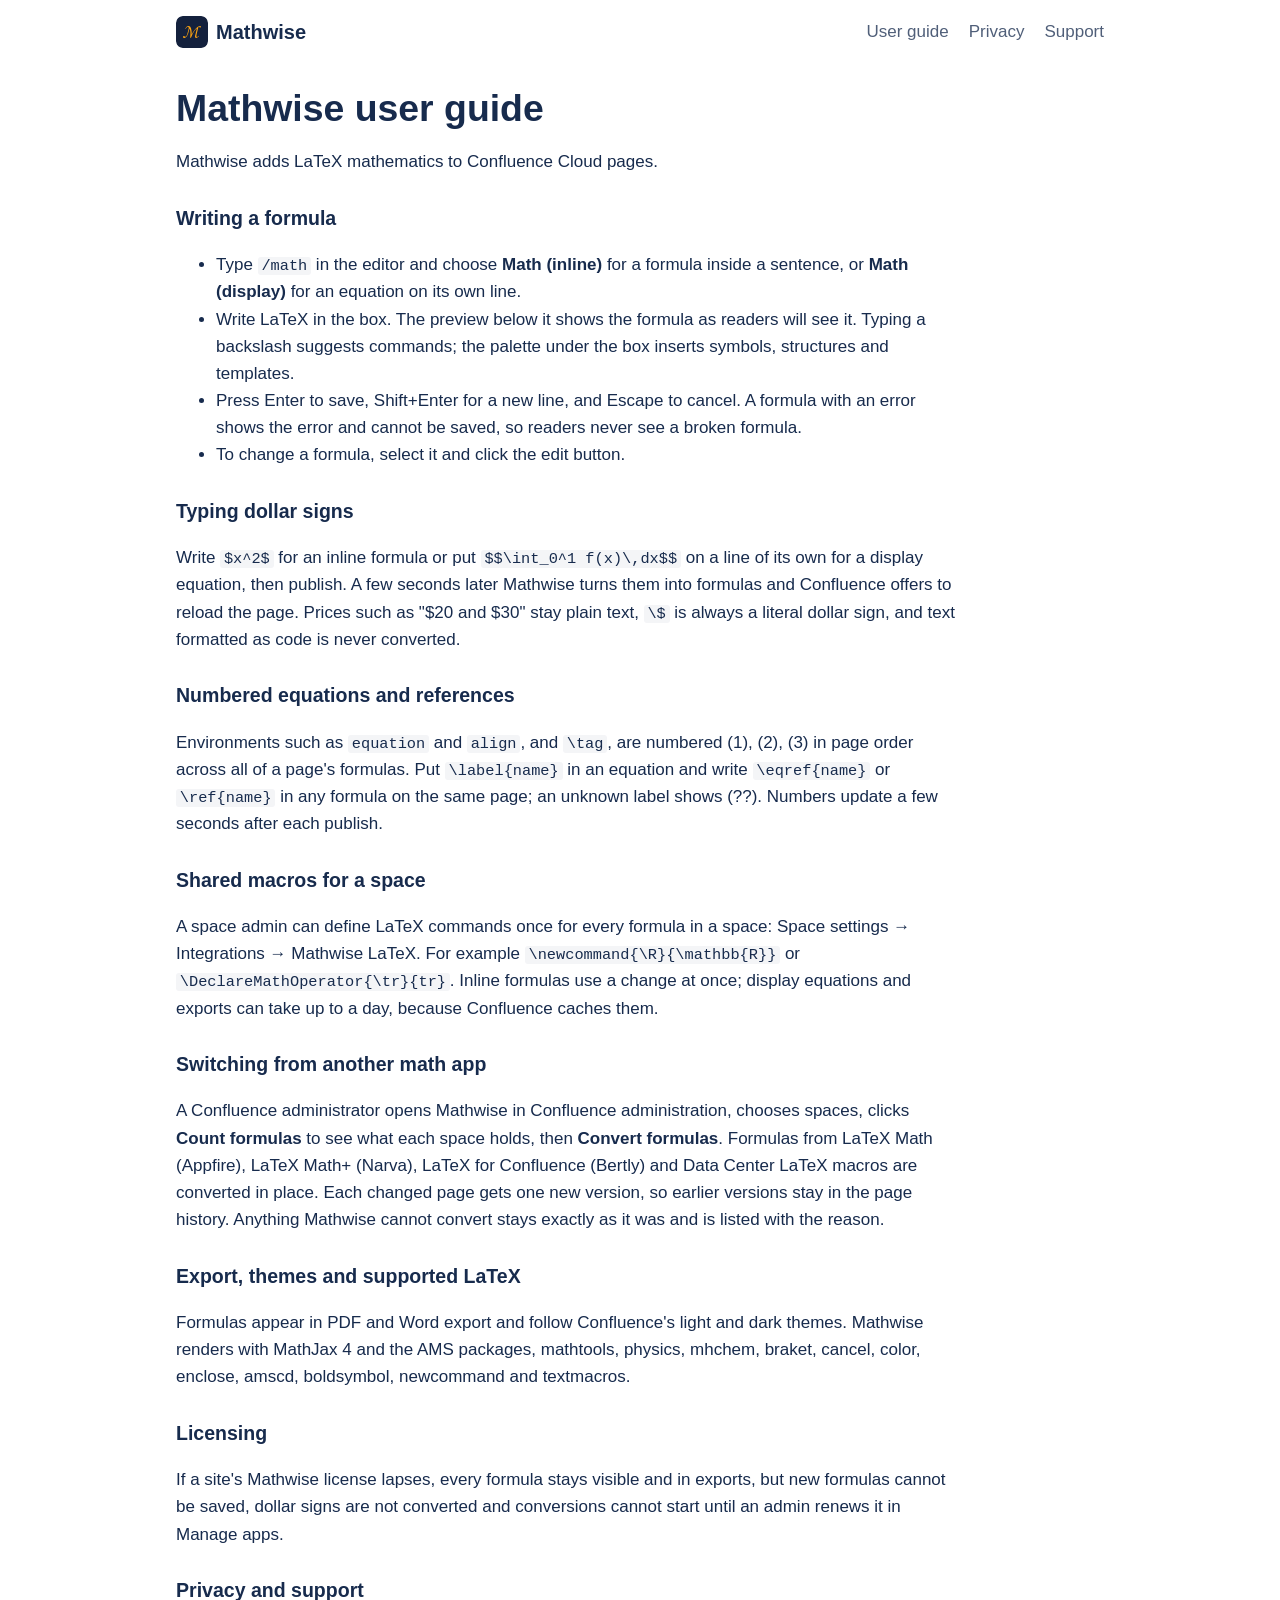
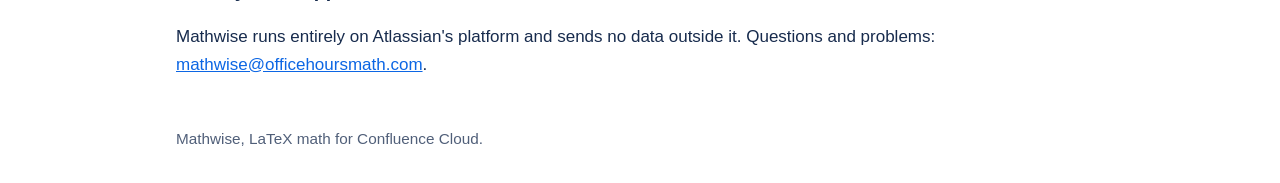
==== guide.html @ be7f4a0d "Mathwise support site (built output)" ====
<!doctype html>
<html lang="en">
<head>
<meta charset="utf-8">
<meta name="viewport" content="width=device-width, initial-scale=1">
<title>Mathwise user guide</title>
<link rel="icon" href="logo.svg">
<link rel="stylesheet" href="style.css">
</head>
<body>
<header><a class="brand" href="./"><img src="logo.svg" alt="" width="32" height="32">Mathwise</a>
<nav><a href="guide.html">User guide</a><a href="privacy.html">Privacy</a><a href="./#support">Support</a></nav></header>
<main>
<article><h1>Mathwise user guide</h1>
<p>Mathwise adds LaTeX mathematics to Confluence Cloud pages.</p>
<p><strong>Writing a formula</strong></p>
<ul>
<li>Type <code>/math</code> in the editor and choose <strong>Math (inline)</strong> for a formula inside a sentence, or <strong>Math
(display)</strong> for an equation on its own line.</li>
<li>Write LaTeX in the box. The preview below it shows the formula as readers will see it. Typing a
backslash suggests commands; the palette under the box inserts symbols, structures and templates.</li>
<li>Press Enter to save, Shift+Enter for a new line, and Escape to cancel. A formula with an error shows
the error and cannot be saved, so readers never see a broken formula.</li>
<li>To change a formula, select it and click the edit button.</li>
</ul>
<p><strong>Typing dollar signs</strong></p>
<p>Write <code>$x^2$</code> for an inline formula or put <code>$$\int_0^1 f(x)\,dx$$</code> on a line of its own for a display
equation, then publish. A few seconds later Mathwise turns them into formulas and Confluence offers to
reload the page. Prices such as &quot;$20 and $30&quot; stay plain text, <code>\$</code> is always a literal dollar sign,
and text formatted as code is never converted.</p>
<p><strong>Numbered equations and references</strong></p>
<p>Environments such as <code>equation</code> and <code>align</code>, and <code>\tag</code>, are numbered (1), (2), (3) in page order
across all of a page&#39;s formulas. Put <code>\label{name}</code> in an equation and write <code>\eqref{name}</code> or
<code>\ref{name}</code> in any formula on the same page; an unknown label shows (??). Numbers update a few seconds
after each publish.</p>
<p><strong>Shared macros for a space</strong></p>
<p>A space admin can define LaTeX commands once for every formula in a space: Space settings →
Integrations → Mathwise LaTeX. For example <code>\newcommand{\R}{\mathbb{R}}</code> or
<code>\DeclareMathOperator{\tr}{tr}</code>. Inline formulas use a change at once; display equations and exports
can take up to a day, because Confluence caches them.</p>
<p><strong>Switching from another math app</strong></p>
<p>A Confluence administrator opens Mathwise in Confluence administration, chooses spaces, clicks
<strong>Count formulas</strong> to see what each space holds, then <strong>Convert formulas</strong>. Formulas from LaTeX Math
(Appfire), LaTeX Math+ (Narva), LaTeX for Confluence (Bertly) and Data Center LaTeX macros are
converted in place. Each changed page gets one new version, so earlier versions stay in the page
history. Anything Mathwise cannot convert stays exactly as it was and is listed with the reason.</p>
<p><strong>Export, themes and supported LaTeX</strong></p>
<p>Formulas appear in PDF and Word export and follow Confluence&#39;s light and dark themes. Mathwise renders
with MathJax 4 and the AMS packages, mathtools, physics, mhchem, braket, cancel, color, enclose,
amscd, boldsymbol, newcommand and textmacros.</p>
<p><strong>Licensing</strong></p>
<p>If a site&#39;s Mathwise license lapses, every formula stays visible and in exports, but new formulas
cannot be saved, dollar signs are not converted and conversions cannot start until an admin renews it
in Manage apps.</p>
<p><strong>Privacy and support</strong></p>
<p>Mathwise runs entirely on Atlassian&#39;s platform and sends no data outside it. Questions and problems:
<a href="mailto:mathwise@officehoursmath.com">mathwise@officehoursmath.com</a>.</p>
</article>
</main>
<footer>Mathwise, LaTeX math for Confluence Cloud.</footer>
</body>
</html>
---- style.css ----
:root {
  --text: #172b4d; --muted: #505f79; --bg: #ffffff; --panel: #f4f5f7;
  --accent: #fca311; --navy: #14213d; --link: #0c66e4;
}
@media (prefers-color-scheme: dark) {
  :root { --text: #dee4ea; --muted: #9fadbc; --bg: #1d2125; --panel: #22272b; --link: #579dff; }
}
* { box-sizing: border-box; }
body {
  margin: 0; background: var(--bg); color: var(--text);
  font: 17px/1.6 -apple-system, BlinkMacSystemFont, "Segoe UI", Roboto, sans-serif;
}
a { color: var(--link); }
code { font: 0.9em ui-monospace, Menlo, monospace; background: var(--panel); padding: 0 0.25em; border-radius: 3px; }
header, main, footer { max-width: 960px; margin: 0 auto; padding: 0 16px; }
header { display: flex; flex-wrap: wrap; gap: 8px 24px; align-items: center; justify-content: space-between; padding-top: 16px; padding-bottom: 16px; }
.brand { display: flex; gap: 8px; align-items: center; font-weight: 700; font-size: 20px; color: var(--text); text-decoration: none; }
.brand img { border-radius: 6px; }
nav { display: flex; gap: 20px; }
nav a { color: var(--muted); text-decoration: none; }
nav a:hover { color: var(--text); }
h1 { font-size: 2.2em; line-height: 1.2; margin: 0.6em 0 0.4em; }
h2 { font-size: 1.4em; margin: 0.4em 0; }
.hero { padding: 24px 0 8px; }
.hero p { font-size: 1.1em; color: var(--muted); max-width: 46em; }
.hero .cta { font-weight: 600; color: var(--text); border-left: 4px solid var(--accent); padding-left: 12px; }
.feature { display: grid; gap: 16px; margin: 48px 0; }
.feature img { width: 100%; height: auto; border-radius: 8px; border: 1px solid var(--panel); }
#support { margin: 48px 0; padding: 16px 20px; background: var(--panel); border-radius: 8px; }
article { max-width: 46em; }
article strong:only-child { display: block; font-size: 1.15em; margin-top: 1.4em; }
footer { color: var(--muted); font-size: 0.9em; padding-top: 32px; padding-bottom: 32px; }
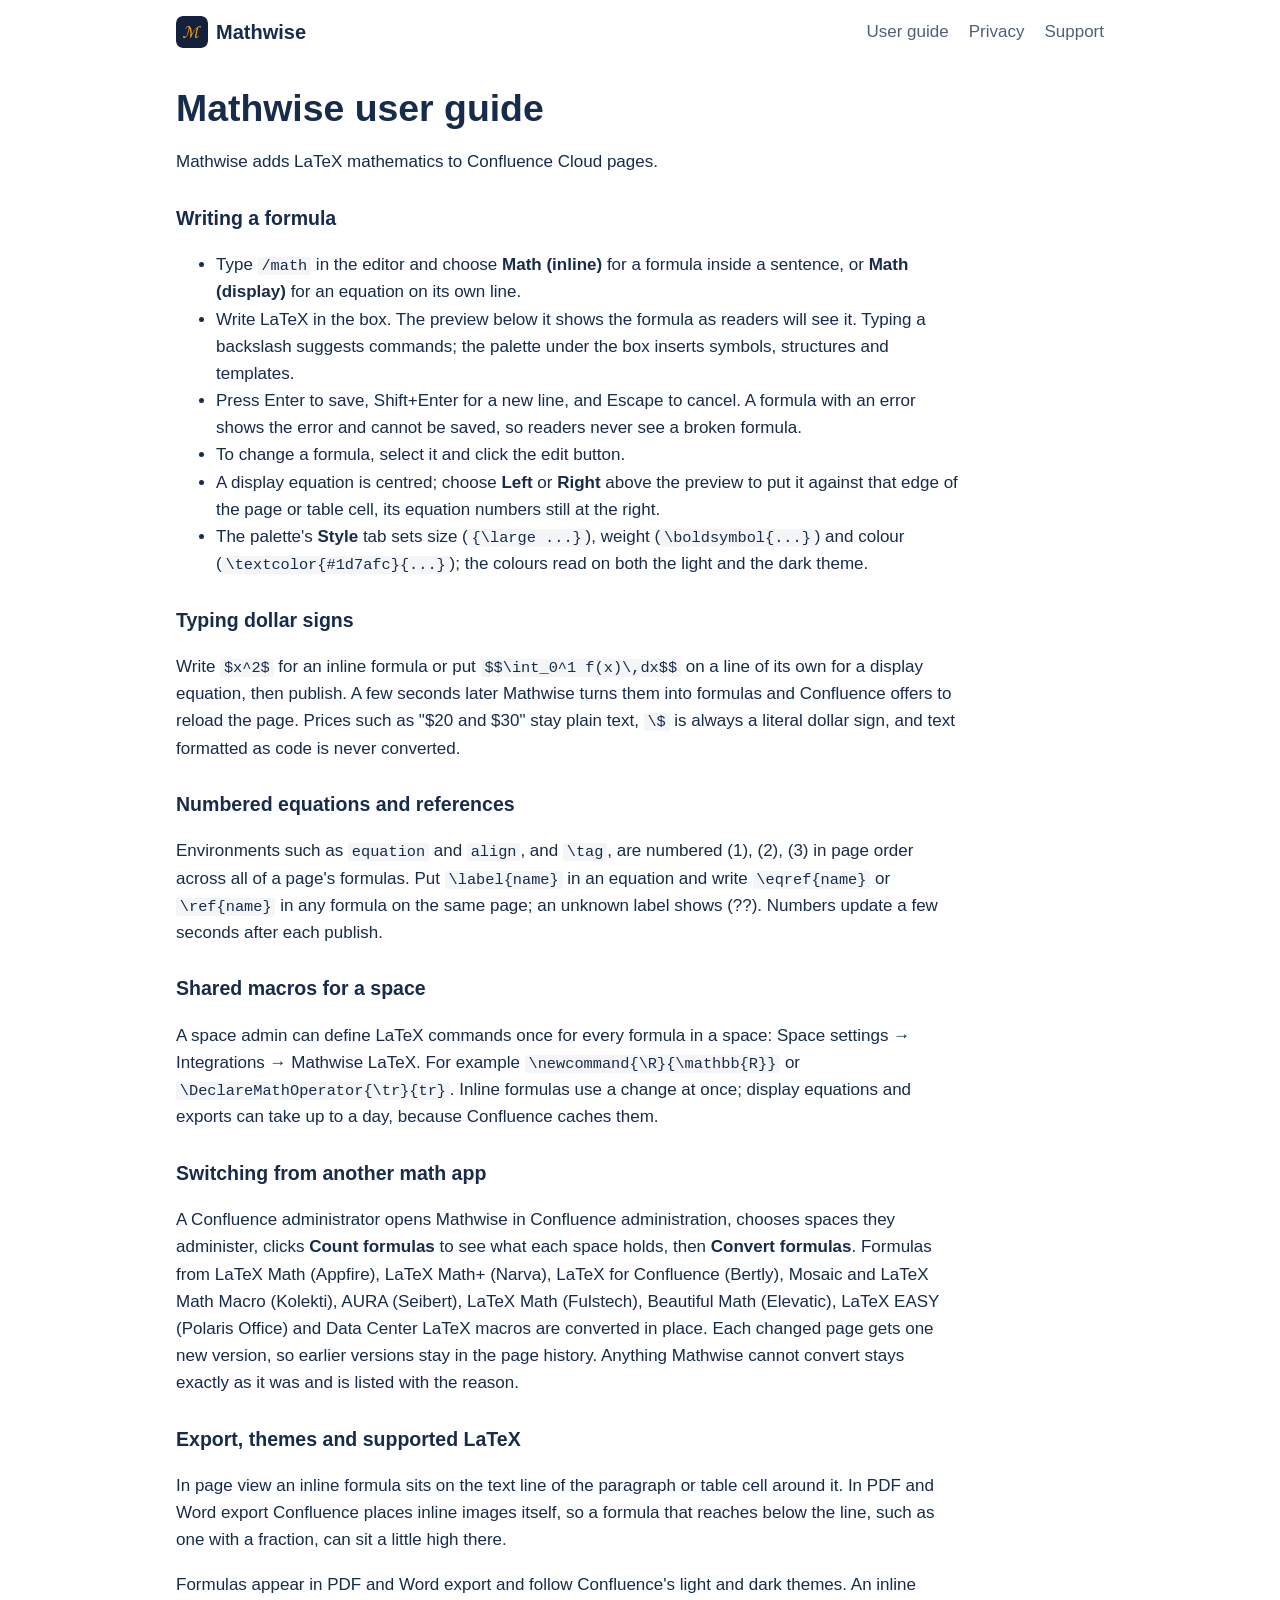
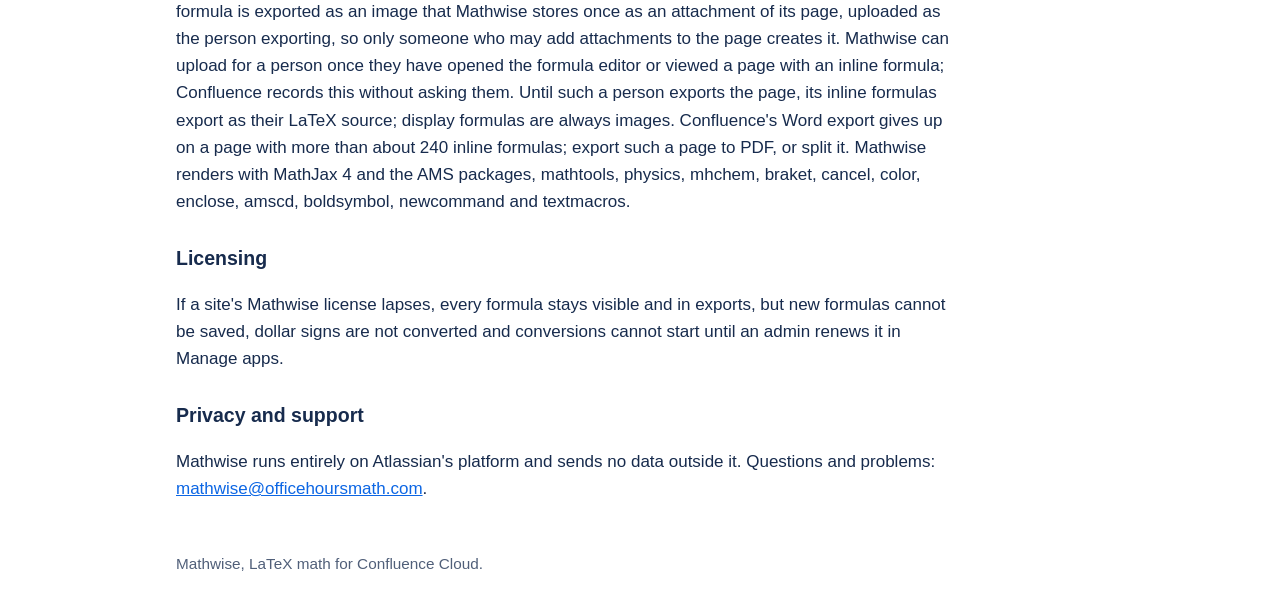
==== commit 029770e5: "Mathwise support site (built output)" ====
--- a/guide.html
+++ b/guide.html
@@ -22,6 +22,10 @@
 <li>Press Enter to save, Shift+Enter for a new line, and Escape to cancel. A formula with an error shows
 the error and cannot be saved, so readers never see a broken formula.</li>
 <li>To change a formula, select it and click the edit button.</li>
+<li>A display equation is centred; choose <strong>Left</strong> or <strong>Right</strong> above the preview to put it against
+that edge of the page or table cell, its equation numbers still at the right.</li>
+<li>The palette&#39;s <strong>Style</strong> tab sets size (<code>{\large ...}</code>), weight (<code>\boldsymbol{...}</code>) and colour
+(<code>\textcolor{#1d7afc}{...}</code>); the colours read on both the light and the dark theme.</li>
 </ul>
 <p><strong>Typing dollar signs</strong></p>
 <p>Write <code>$x^2$</code> for an inline formula or put <code>$$\int_0^1 f(x)\,dx$$</code> on a line of its own for a display
@@ -39,15 +43,26 @@
 <code>\DeclareMathOperator{\tr}{tr}</code>. Inline formulas use a change at once; display equations and exports
 can take up to a day, because Confluence caches them.</p>
 <p><strong>Switching from another math app</strong></p>
-<p>A Confluence administrator opens Mathwise in Confluence administration, chooses spaces, clicks
+<p>A Confluence administrator opens Mathwise in Confluence administration, chooses spaces they
+administer, clicks
 <strong>Count formulas</strong> to see what each space holds, then <strong>Convert formulas</strong>. Formulas from LaTeX Math
-(Appfire), LaTeX Math+ (Narva), LaTeX for Confluence (Bertly) and Data Center LaTeX macros are
-converted in place. Each changed page gets one new version, so earlier versions stay in the page
+(Appfire), LaTeX Math+ (Narva), LaTeX for Confluence (Bertly), Mosaic and LaTeX Math Macro
+(Kolekti), AURA (Seibert), LaTeX Math (Fulstech), Beautiful Math (Elevatic), LaTeX EASY (Polaris
+Office) and Data Center LaTeX macros are converted in place. Each changed page gets one new version, so earlier versions stay in the page
 history. Anything Mathwise cannot convert stays exactly as it was and is listed with the reason.</p>
 <p><strong>Export, themes and supported LaTeX</strong></p>
-<p>Formulas appear in PDF and Word export and follow Confluence&#39;s light and dark themes. Mathwise renders
-with MathJax 4 and the AMS packages, mathtools, physics, mhchem, braket, cancel, color, enclose,
-amscd, boldsymbol, newcommand and textmacros.</p>
+<p>In page view an inline formula sits on the text line of the paragraph or table cell around it. In
+PDF and Word export Confluence places inline images itself, so a formula that reaches below the line,
+such as one with a fraction, can sit a little high there.</p>
+<p>Formulas appear in PDF and Word export and follow Confluence&#39;s light and dark themes. An inline
+formula is exported as an image that Mathwise stores once as an attachment of its page, uploaded as
+the person exporting, so only someone who may add attachments to the page creates it. Mathwise can
+upload for a person once they have opened the formula editor or viewed a page with an inline
+formula; Confluence records this without asking them. Until such a person exports the page, its
+inline formulas export as their LaTeX source; display formulas are always images. Confluence&#39;s
+Word export gives up on a page with more than about 240 inline formulas; export such a page to PDF,
+or split it. Mathwise renders with MathJax 4 and the AMS packages, mathtools, physics, mhchem, braket,
+cancel, color, enclose, amscd, boldsymbol, newcommand and textmacros.</p>
 <p><strong>Licensing</strong></p>
 <p>If a site&#39;s Mathwise license lapses, every formula stays visible and in exports, but new formulas
 cannot be saved, dollar signs are not converted and conversions cannot start until an admin renews it
